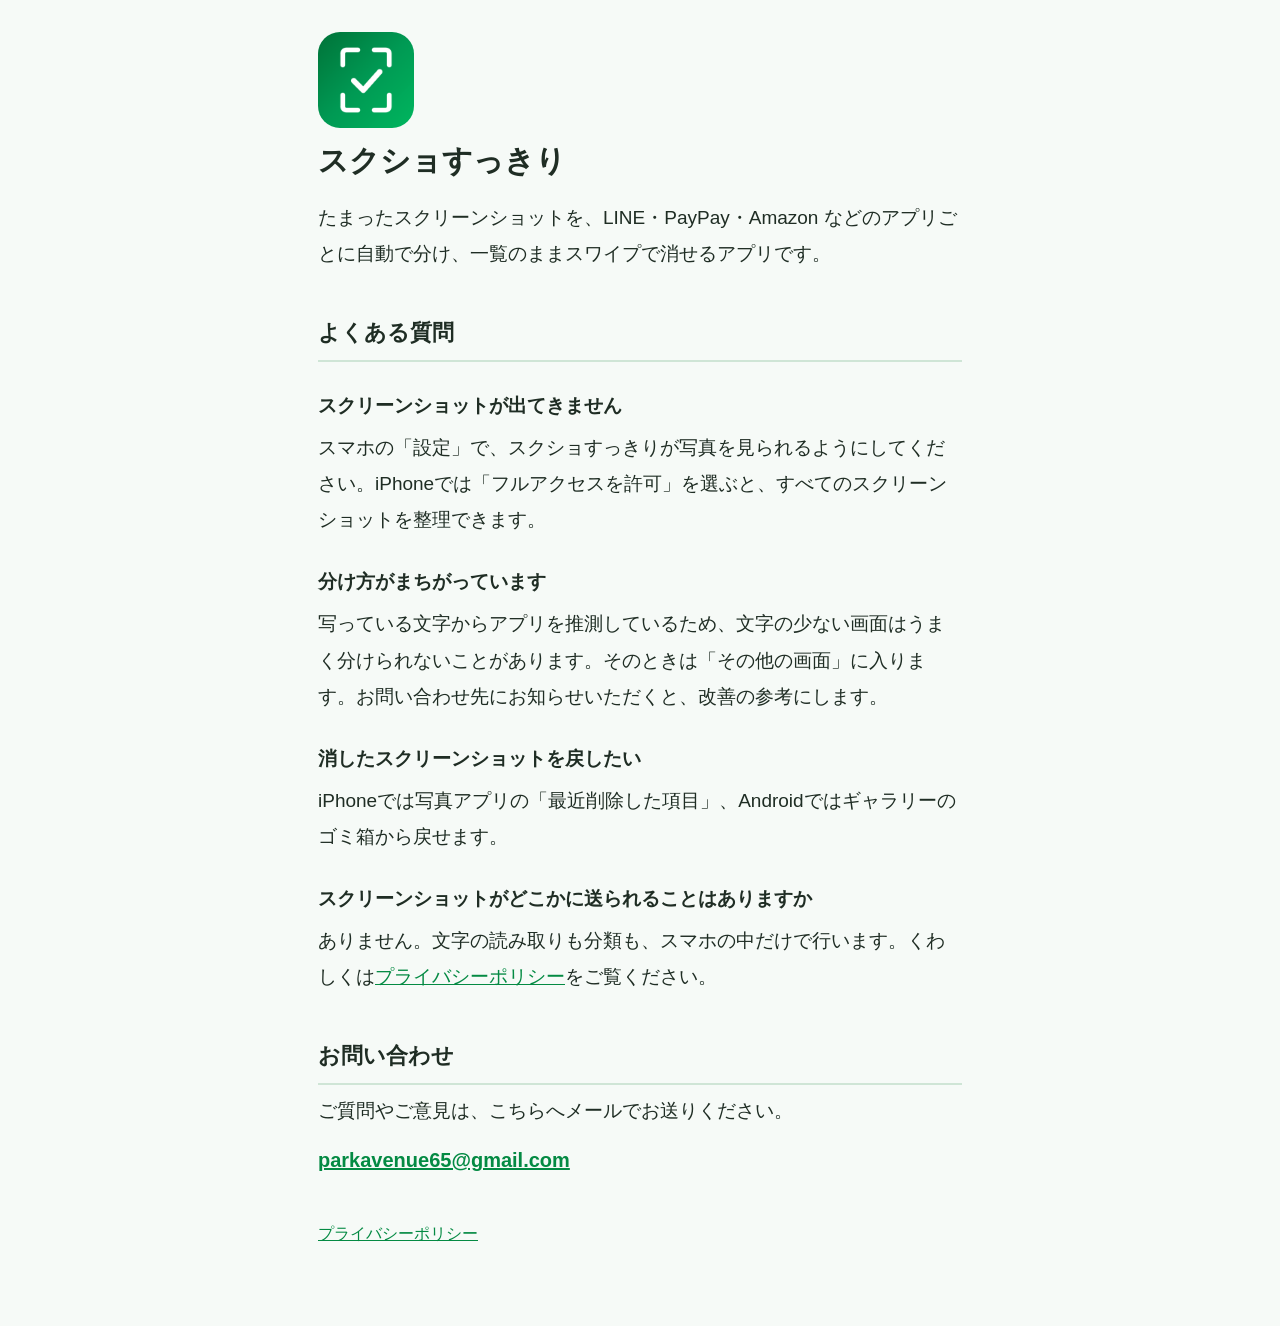
==== index.html @ 580dcba3 "スクショすっきり サポートページとプライバシーポリシー Co-Authored-By: Claude Opus 5.5 <noreply@anthropic.com>" ====
<!doctype html>
<html lang="ja">
<head>
<meta charset="utf-8">
<meta name="viewport" content="width=device-width, initial-scale=1">
<title>スクショすっきり｜サポート</title>
<link rel="stylesheet" href="style.css">
</head>
<body>
<main>
<img class="icon" src="icon.png" alt="" width="96" height="96">
<h1>スクショすっきり</h1>
<p>たまったスクリーンショットを、LINE・PayPay・Amazon などのアプリごとに自動で分け、一覧のままスワイプで消せるアプリです。</p>

<h2>よくある質問</h2>

<h3>スクリーンショットが出てきません</h3>
<p>スマホの「設定」で、スクショすっきりが写真を見られるようにしてください。iPhoneでは「フルアクセスを許可」を選ぶと、すべてのスクリーンショットを整理できます。</p>

<h3>分け方がまちがっています</h3>
<p>写っている文字からアプリを推測しているため、文字の少ない画面はうまく分けられないことがあります。そのときは「その他の画面」に入ります。お問い合わせ先にお知らせいただくと、改善の参考にします。</p>

<h3>消したスクリーンショットを戻したい</h3>
<p>iPhoneでは写真アプリの「最近削除した項目」、Androidではギャラリーのゴミ箱から戻せます。</p>

<h3>スクリーンショットがどこかに送られることはありますか</h3>
<p>ありません。文字の読み取りも分類も、スマホの中だけで行います。くわしくは<a href="privacy.html">プライバシーポリシー</a>をご覧ください。</p>

<h2 id="contact">お問い合わせ</h2>
<p>ご質問やご意見は、こちらへメールでお送りください。</p>
<p class="mail"><a href="mailto:parkavenue65@gmail.com">parkavenue65@gmail.com</a></p>

<p class="links"><a href="privacy.html">プライバシーポリシー</a></p>
</main>
</body>
</html>
---- style.css ----
:root { --ink: #1f2d24; --sub: #56665b; --accent: #048a43; --paper: #f6faf7; }
* { box-sizing: border-box; }
body { margin: 0; background: var(--paper); color: var(--ink);
  font-family: -apple-system, "Hiragino Sans", "Noto Sans JP", sans-serif;
  font-size: 19px; line-height: 1.9; }
main { max-width: 680px; margin: 0 auto; padding: 32px 18px 64px; }
h1 { font-size: 30px; line-height: 1.4; margin: 12px 0 18px; }
h2 { font-size: 22px; margin: 40px 0 8px; padding-bottom: 6px; border-bottom: 2px solid #cfe5d6; }
h3 { font-size: 19px; margin: 26px 0 4px; }
p { margin: 6px 0 12px; }
a { color: var(--accent); }
.icon { border-radius: 22px; display: block; }
.back { font-size: 16px; }
.mail { font-size: 20px; font-weight: 600; }
.date { margin-top: 40px; color: var(--sub); font-size: 16px; }
.links { margin-top: 40px; font-size: 16px; }
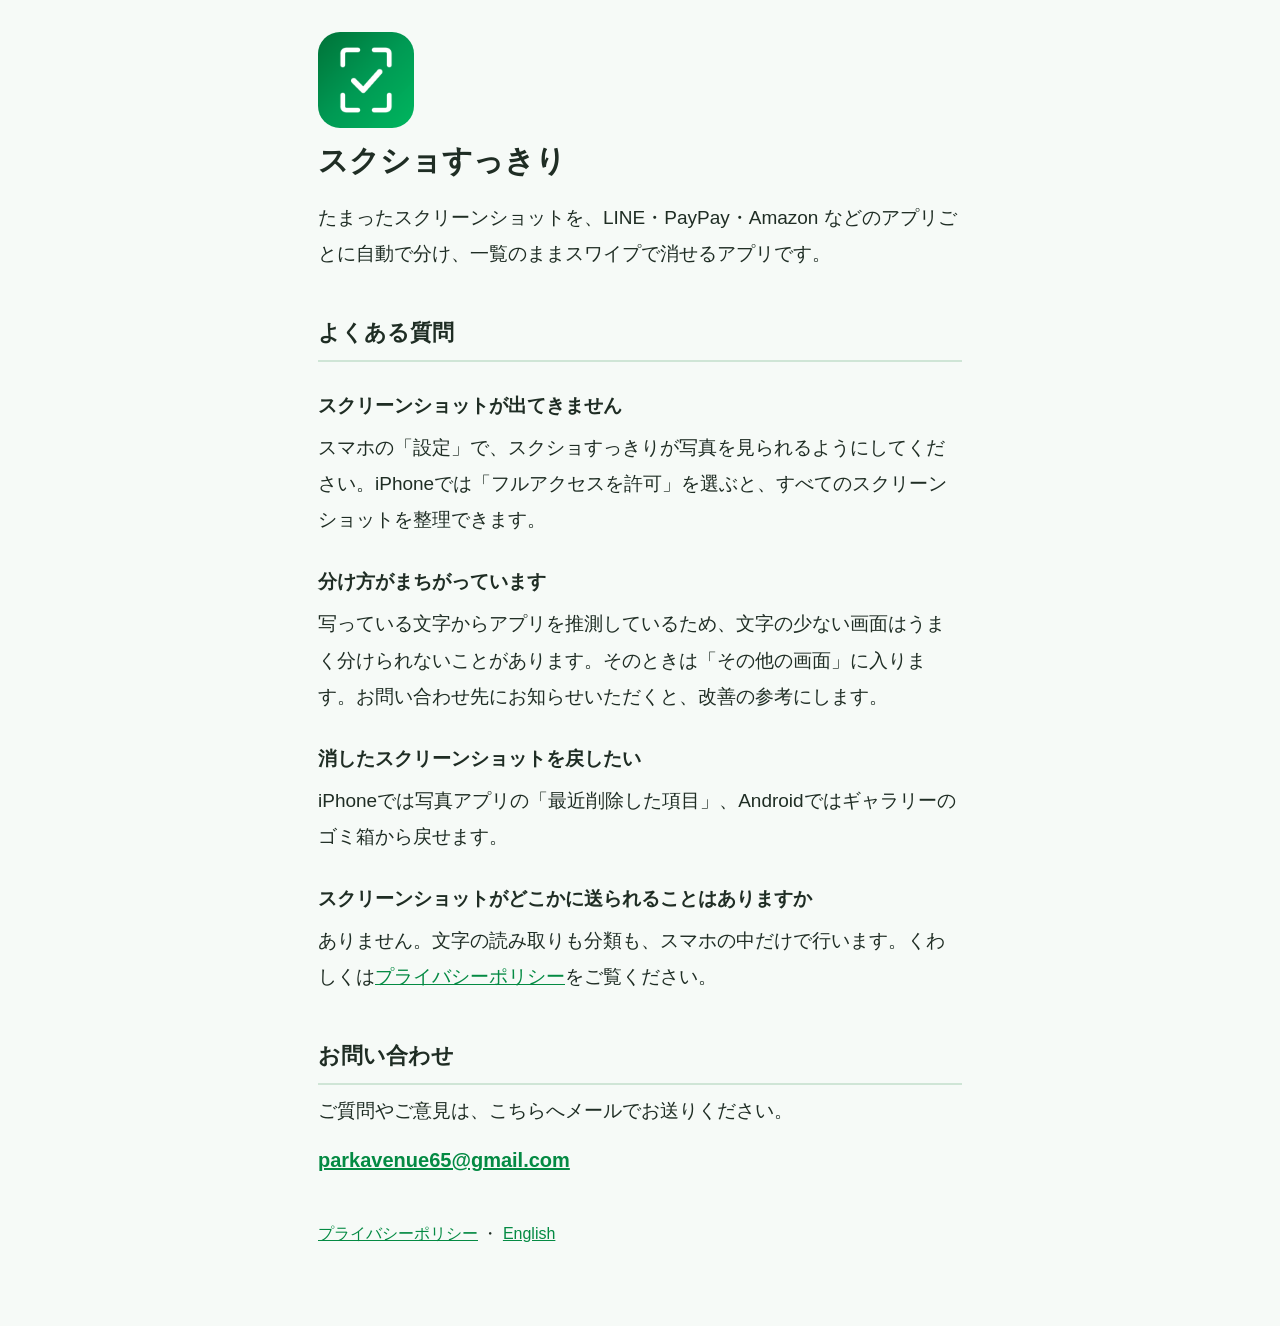
==== commit 0cbc5934: "英語のサポートページとプライバシーポリシーを追加 Co-Authored-By: Claude Opus 5.5 <noreply@anthropic.com>" ====
--- a/index.html
+++ b/index.html
@@ -30,7 +30,7 @@
 <p>ご質問やご意見は、こちらへメールでお送りください。</p>
 <p class="mail"><a href="mailto:parkavenue65@gmail.com">parkavenue65@gmail.com</a></p>
 
-<p class="links"><a href="privacy.html">プライバシーポリシー</a></p>
+<p class="links"><a href="privacy.html">プライバシーポリシー</a> ・ <a href="en/index.html">English</a></p>
 </main>
 </body>
 </html>
